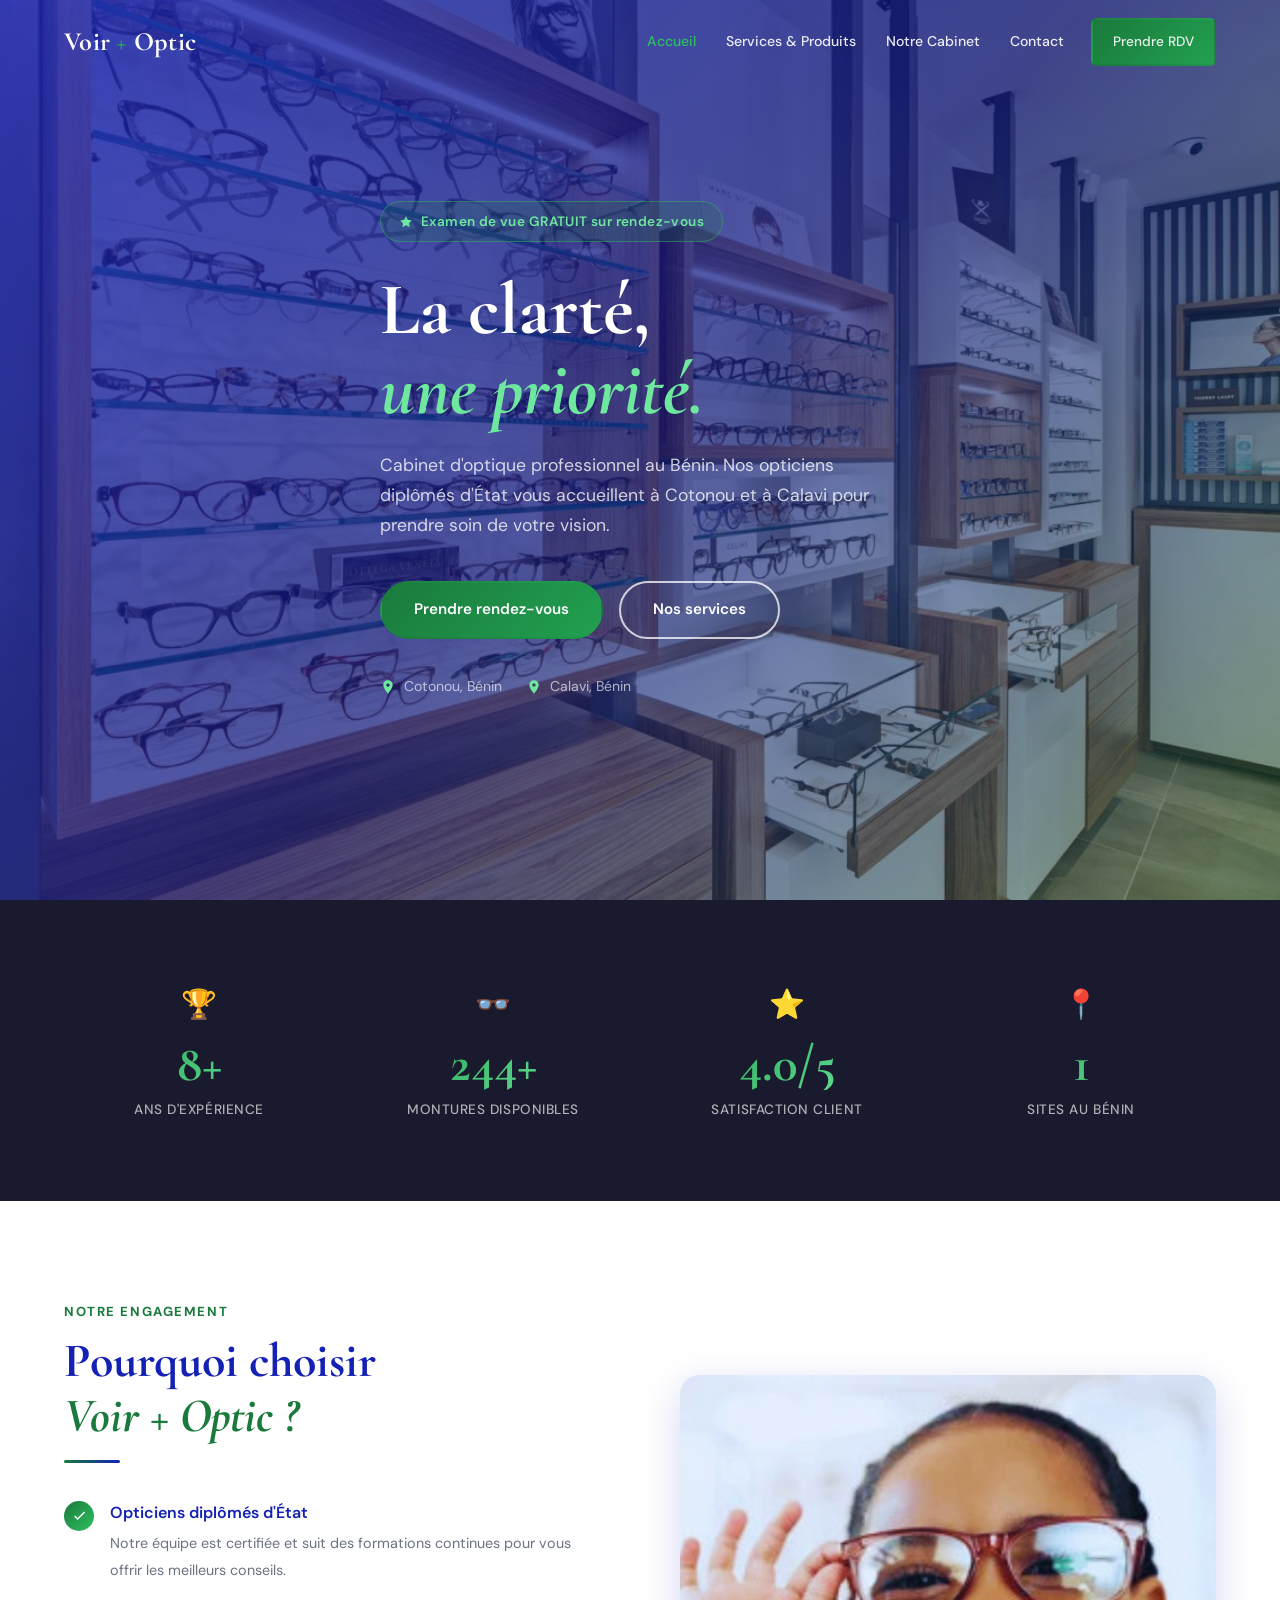
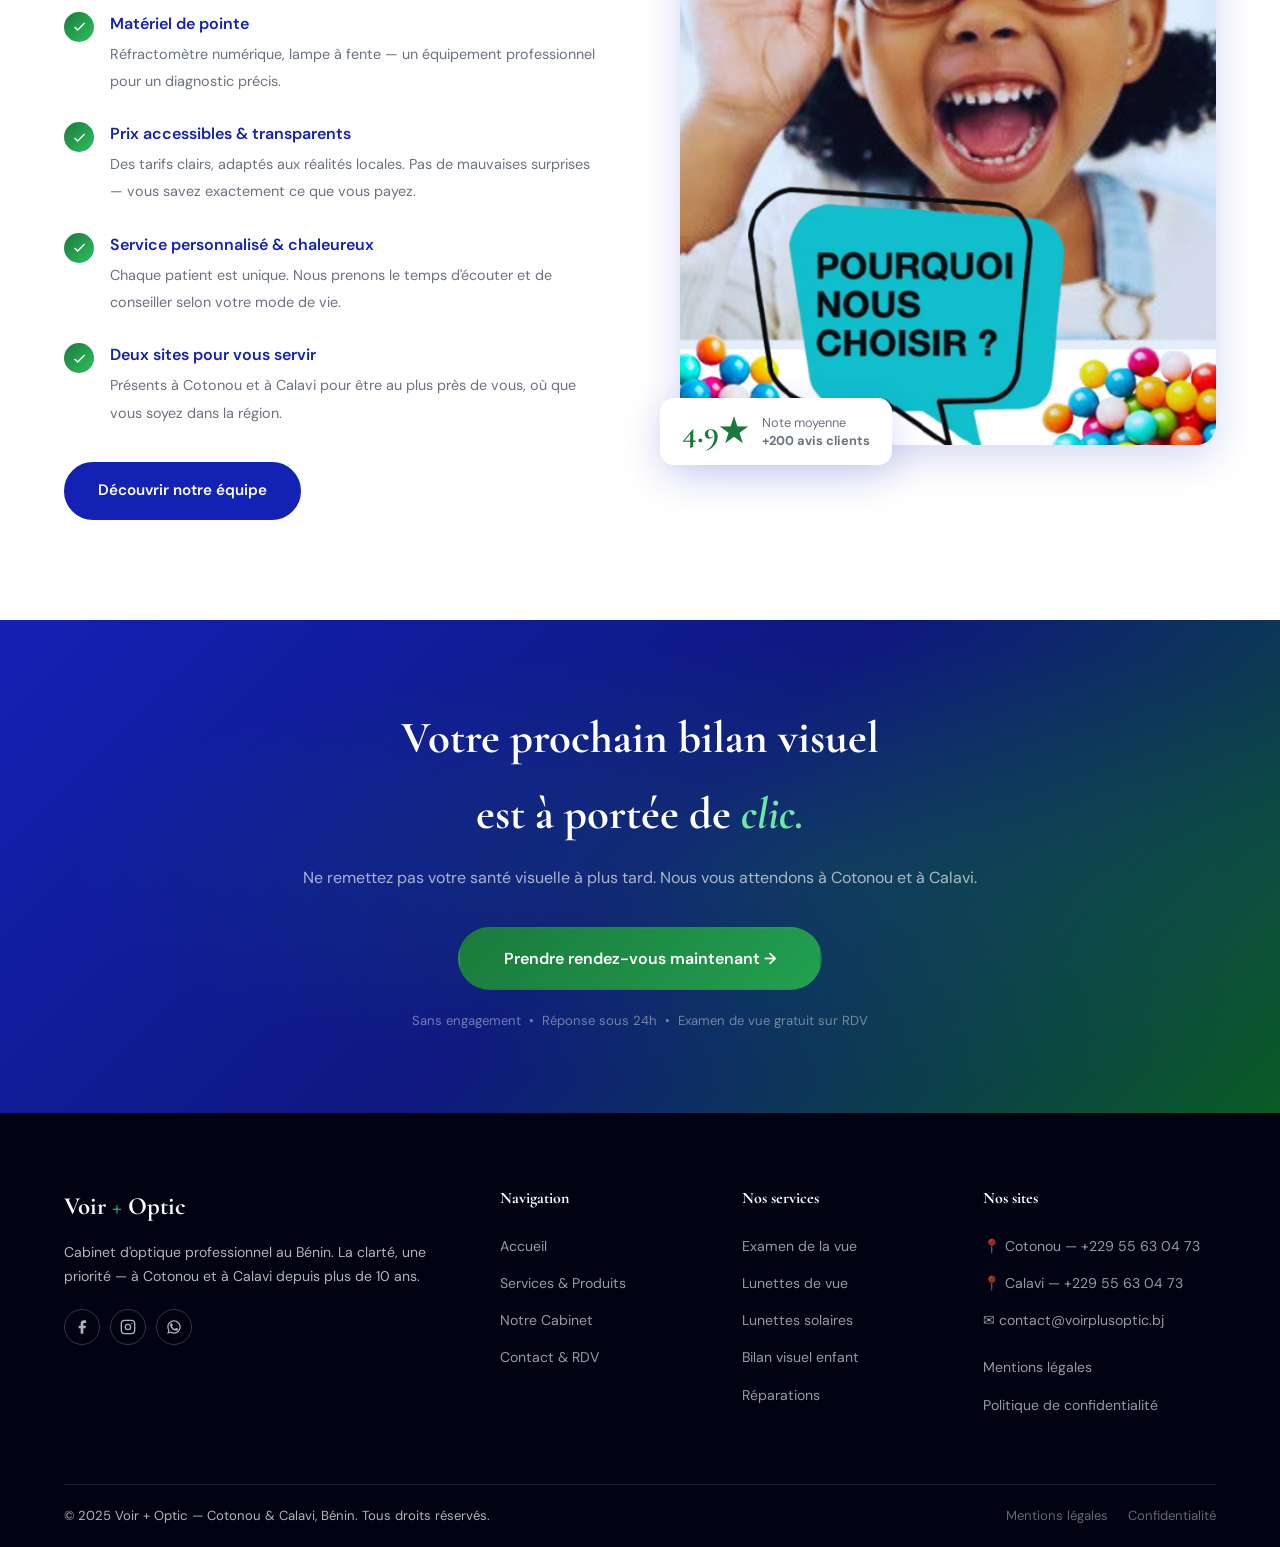
==== index.html @ d9367f16 "Add files via upload" ====
<!DOCTYPE html>
<html lang="fr">
<head>
  <meta charset="UTF-8" />
  <meta name="viewport" content="width=device-width, initial-scale=1.0" />
  <title>Voir + Optic | Cabinet d'Optique — Cotonou & Calavi, Bénin</title>
  <meta name="description" content="Voir + Optic, votre cabinet d'optique de confiance à Cotonou et à Calavi, Bénin. Examens de vue, lunettes, lentilles. Opticiens diplômés. RDV en ligne." />
  <meta property="og:title" content="Voir + Optic | Cabinet d'Optique Bénin" />
  <meta property="og:description" content="La clarté, une priorité. Deux sites à Cotonou et Calavi — Bénin." />
  <meta property="og:type" content="website" />
  <link rel="preconnect" href="https://fonts.googleapis.com" />
  <link href="https://fonts.googleapis.com/css2?family=Cormorant+Garamond:ital,wght@0,400;0,600;0,700;1,400;1,600&family=DM+Sans:wght@300;400;500;600&display=swap" rel="stylesheet" />
  <link rel="stylesheet" href="style.css" />
</head>
<body>

<!-- ━━━━━━━━ MOBILE MENU ━━━━━━━━ -->
<nav class="mobile-menu" id="mobileMenu" role="dialog" aria-label="Menu mobile">
  <button class="mobile-close" id="mobileClose" aria-label="Fermer">✕</button>
  <a href="index.html" class="mobile-link">Accueil</a>
  <a href="services.html" class="mobile-link">Services & Produits</a>
  <a href="about.html" class="mobile-link">Notre Cabinet</a>
  <a href="contact.html" class="mobile-link">Contact</a>
  <a href="contact.html" class="btn btn-green" style="margin-top:12px;">Prendre RDV</a>
</nav>

<!-- ━━━━━━━━ NAVBAR ━━━━━━━━ -->
<header id="navbar" role="banner">
  <div class="container nav-inner">
    <a href="index.html" class="logo" aria-label="Voir + Optic — Accueil">Voir <span>+</span> Optic</a>
    <nav class="nav-links" aria-label="Navigation principale">
      <a href="index.html" class="active-page">Accueil</a>
      <a href="services.html">Services & Produits</a>
      <a href="about.html">Notre Cabinet</a>
      <a href="contact.html">Contact</a>
      <a href="contact.html" class="btn btn-green nav-cta">Prendre RDV</a>
    </nav>
    <button class="hamburger" id="hamburgerBtn" aria-label="Ouvrir le menu" aria-expanded="false">
      <span></span><span></span><span></span>
    </button>
  </div>
</header>

<main>

<!-- ━━━━━━━━ HERO ━━━━━━━━ -->
<section id="accueil" aria-label="Accueil">
  <div id="hero">
    <!--
      IMAGE DE FOND DU HERO :
      Remplacez la propriété background-color ci-dessous par votre propre image de fond.
      Exemple dans style.css : background-image: url('images/hero-bg.jpg');
      Dimensions recommandées : 1920×1080px minimum, format JPG ou WebP.
    -->
    <div class="hero-bg-img" role="img" aria-label="Cabinet d'optique Voir + Optic"></div>
    <div class="hero-bg-overlay"></div>
    <div class="container">
      <div class="hero-content">
        <div class="hero-badge">
          <svg width="14" height="14" viewBox="0 0 24 24" fill="currentColor" aria-hidden="true"><path d="M12 2l3.09 6.26L22 9.27l-5 4.87 1.18 6.88L12 17.77l-6.18 3.25L7 14.14 2 9.27l6.91-1.01L12 2z"/></svg>
          Examen de vue GRATUIT sur rendez-vous
        </div>
        <h1 class="hero-title">La clarté,<br /><em>une priorité.</em></h1>
        <p class="hero-subtitle">Cabinet d'optique professionnel au Bénin. Nos opticiens diplômés d'État vous accueillent à Cotonou et à Calavi pour prendre soin de votre vision.</p>
        <div class="hero-ctas">
          <a href="contact.html" class="btn btn-green">Prendre rendez-vous</a>
          <a href="services.html" class="btn btn-outline-white">Nos services</a>
        </div>
        <div class="hero-locations" aria-label="Nos emplacements">
          <div class="hero-loc">
            <svg viewBox="0 0 24 24" aria-hidden="true"><path d="M12 2C8.13 2 5 5.13 5 9c0 5.25 7 13 7 13s7-7.75 7-13c0-3.87-3.13-7-7-7zm0 9.5c-1.38 0-2.5-1.12-2.5-2.5s1.12-2.5 2.5-2.5 2.5 1.12 2.5 2.5-1.12 2.5-2.5 2.5z"/></svg>
            Cotonou, Bénin
          </div>
          <div class="hero-loc">
            <svg viewBox="0 0 24 24" aria-hidden="true"><path d="M12 2C8.13 2 5 5.13 5 9c0 5.25 7 13 7 13s7-7.75 7-13c0-3.87-3.13-7-7-7zm0 9.5c-1.38 0-2.5-1.12-2.5-2.5s1.12-2.5 2.5-2.5 2.5 1.12 2.5 2.5-1.12 2.5-2.5 2.5z"/></svg>
            Calavi, Bénin
          </div>
        </div>
      </div>
    </div>
  </div>
</section>

<!-- ━━━━━━━━ TRUST ━━━━━━━━ -->
<section id="trust" aria-label="Chiffres clés">
  <div class="container">
    <div class="trust-grid">
      <div class="trust-item reveal">
        <div class="trust-icon" aria-hidden="true">🏆</div>
        <div class="trust-number" data-target="10" data-suffix="+">0</div>
        <div class="trust-label">Ans d'expérience</div>
      </div>
      <div class="trust-item reveal" style="transition-delay:.1s">
        <div class="trust-icon" aria-hidden="true">👓</div>
        <div class="trust-number" data-target="300" data-suffix="+">0</div>
        <div class="trust-label">Montures disponibles</div>
      </div>
      <div class="trust-item reveal" style="transition-delay:.2s">
        <div class="trust-icon" aria-hidden="true">⭐</div>
        <div class="trust-number" data-target="4.9" data-suffix="/5" data-decimal="true">0</div>
        <div class="trust-label">Satisfaction client</div>
      </div>
      <div class="trust-item reveal" style="transition-delay:.3s">
        <div class="trust-icon" aria-hidden="true">📍</div>
        <div class="trust-number" data-target="2" data-suffix="">0</div>
        <div class="trust-label">Sites au Bénin</div>
      </div>
    </div>
  </div>
</section>

<!-- ━━━━━━━━ WHY ━━━━━━━━ -->
<section id="why" aria-label="Pourquoi nous choisir">
  <div class="container">
    <div class="why-inner">
      <div>
        <div class="reveal">
          <span class="tag-label">Notre engagement</span>
          <h2 class="section-title">Pourquoi choisir<br /><span class="green-accent">Voir + Optic ?</span></h2>
          <span class="section-line" aria-hidden="true"></span>
        </div>
        <div style="margin-top:36px">
          <div class="why-item reveal" style="transition-delay:.1s">
            <div class="why-check" aria-hidden="true"><svg viewBox="0 0 24 24"><path d="M9 16.17L4.83 12l-1.42 1.41L9 19 21 7l-1.41-1.41z"/></svg></div>
            <div class="why-item-text"><strong>Opticiens diplômés d'État</strong><span>Notre équipe est certifiée et suit des formations continues pour vous offrir les meilleurs conseils.</span></div>
          </div>
          <div class="why-item reveal" style="transition-delay:.15s">
            <div class="why-check" aria-hidden="true"><svg viewBox="0 0 24 24"><path d="M9 16.17L4.83 12l-1.42 1.41L9 19 21 7l-1.41-1.41z"/></svg></div>
            <div class="why-item-text"><strong>Matériel de pointe</strong><span>Réfractomètre numérique, lampe à fente — un équipement professionnel pour un diagnostic précis.</span></div>
          </div>
          <div class="why-item reveal" style="transition-delay:.2s">
            <div class="why-check" aria-hidden="true"><svg viewBox="0 0 24 24"><path d="M9 16.17L4.83 12l-1.42 1.41L9 19 21 7l-1.41-1.41z"/></svg></div>
            <div class="why-item-text"><strong>Prix accessibles & transparents</strong><span>Des tarifs clairs, adaptés aux réalités locales. Pas de mauvaises surprises — vous savez exactement ce que vous payez.</span></div>
          </div>
          <div class="why-item reveal" style="transition-delay:.25s">
            <div class="why-check" aria-hidden="true"><svg viewBox="0 0 24 24"><path d="M9 16.17L4.83 12l-1.42 1.41L9 19 21 7l-1.41-1.41z"/></svg></div>
            <div class="why-item-text"><strong>Service personnalisé & chaleureux</strong><span>Chaque patient est unique. Nous prenons le temps d'écouter et de conseiller selon votre mode de vie.</span></div>
          </div>
          <div class="why-item reveal" style="transition-delay:.3s">
            <div class="why-check" aria-hidden="true"><svg viewBox="0 0 24 24"><path d="M9 16.17L4.83 12l-1.42 1.41L9 19 21 7l-1.41-1.41z"/></svg></div>
            <div class="why-item-text"><strong>Deux sites pour vous servir</strong><span>Présents à Cotonou et à Calavi pour être au plus près de vous, où que vous soyez dans la région.</span></div>
          </div>
        </div>
        <div style="margin-top:36px" class="reveal" style="transition-delay:.35s">
          <a href="about.html" class="btn btn-blue">Découvrir notre équipe</a>
        </div>
      </div>
      <div class="why-visual reveal" style="transition-delay:.2s">
        <!--
          IMAGE "POURQUOI NOUS" :
          Remplacez le src par votre image (ex: images/why-us.png).
          Dimensions recommandées : 600×750px, format portrait, JPG, PNG ou WebP.
        -->
        <div class="why-visual-inner">
          <img src="images/why-us.png" alt="Opticien Voir + Optic en consultation" />
        </div>
        <div class="why-badge-float">
          <div class="why-badge-num">4.9★</div>
          <div class="why-badge-text">Note moyenne<br /><strong>+200 avis clients</strong></div>
        </div>
      </div>
    </div>
  </div>
</section>

<!-- ━━━━━━━━ CTA BAND ━━━━━━━━ -->
<section id="cta-band" aria-label="Prise de rendez-vous">
  <div class="container cta-content reveal">
    <h2 class="cta-band-title">Votre prochain bilan visuel<br />est à portée de <em style="color:#6ee89e;font-style:italic;">clic.</em></h2>
    <p class="cta-band-sub">Ne remettez pas votre santé visuelle à plus tard. Nous vous attendons à Cotonou et à Calavi.</p>
    <a href="contact.html" class="btn btn-green" style="font-size:1rem;padding:16px 44px;">Prendre rendez-vous maintenant →</a>
    <p class="cta-band-note">Sans engagement &nbsp;•&nbsp; Réponse sous 24h &nbsp;•&nbsp; Examen de vue gratuit sur RDV</p>
  </div>
</section>

</main>

<!-- ━━━━━━━━ FOOTER ━━━━━━━━ -->
<footer id="footer" role="contentinfo">
  <div class="container">
    <div class="footer-grid">
      <div>
        <div class="footer-logo">Voir <span>+</span> Optic</div>
        <p class="footer-desc">Cabinet d'optique professionnel au Bénin. La clarté, une priorité — à Cotonou et à Calavi depuis plus de 10 ans.</p>
        <div class="footer-social" aria-label="Réseaux sociaux">
          <a href="https://www.facebook.com/voirplusoptic" aria-label="Facebook"><svg viewBox="0 0 24 24"><path d="M18 2h-3a5 5 0 0 0-5 5v3H7v4h3v8h4v-8h3l1-4h-4V7a1 1 0 0 1 1-1h3z"/></svg></a>
          <a href="https://www.instagram.com/voirplusoptic" aria-label="Instagram"><svg viewBox="0 0 24 24"><rect x="2" y="2" width="20" height="20" rx="5" fill="none" stroke="rgba(255,255,255,.7)" stroke-width="2"/><circle cx="12" cy="12" r="4" fill="none" stroke="rgba(255,255,255,.7)" stroke-width="2"/><circle cx="17.5" cy="6.5" r="1" fill="rgba(255,255,255,.7)"/></svg></a>
          <a href="https://wa.me/+22942749495" aria-label="WhatsApp"><svg viewBox="0 0 24 24" fill="rgba(255,255,255,.7)"><path d="M17.472 14.382c-.297-.149-1.758-.867-2.03-.967-.273-.099-.471-.148-.67.15-.197.297-.767.966-.94 1.164-.173.199-.347.223-.644.075-.297-.15-1.255-.463-2.39-1.475-.883-.788-1.48-1.761-1.653-2.059-.173-.297-.018-.458.13-.606.134-.133.298-.347.446-.52.149-.174.198-.298.298-.497.099-.198.05-.371-.025-.52-.075-.149-.669-1.612-.916-2.207-.242-.579-.487-.5-.669-.51-.173-.008-.371-.01-.57-.01-.198 0-.52.074-.792.372-.272.297-1.04 1.016-1.04 2.479 0 1.462 1.065 2.875 1.213 3.074.149.198 2.096 3.2 5.077 4.487.709.306 1.262.489 1.694.625.712.227 1.36.195 1.871.118.571-.085 1.758-.719 2.006-1.413.248-.694.248-1.289.173-1.413z"/><path d="M12.004 2C6.477 2 2 6.477 2 12.004a9.98 9.98 0 0 0 1.316 4.994L2 22l5.129-1.299A9.962 9.962 0 0 0 12.004 22C17.523 22 22 17.523 22 12.004 22 6.477 17.523 2 12.004 2zm0 18.15a8.13 8.13 0 0 1-4.14-1.131l-.297-.177-3.046.771.8-2.962-.196-.308A8.152 8.152 0 0 1 3.85 12.004C3.85 7.49 7.49 3.85 12.004 3.85c4.514 0 8.15 3.64 8.15 8.154 0 4.514-3.636 8.146-8.15 8.146z"/></svg></a>
        </div>
      </div>
      <div class="footer-col">
        <h4>Navigation</h4>
        <ul>
          <li><a href="index.html">Accueil</a></li>
          <li><a href="services.html">Services & Produits</a></li>
          <li><a href="about.html">Notre Cabinet</a></li>
          <li><a href="contact.html">Contact & RDV</a></li>
        </ul>
      </div>
      <div class="footer-col">
        <h4>Nos services</h4>
        <ul>
          <li><a href="services.html#services">Examen de la vue</a></li>
          <li><a href="services.html#services">Lunettes de vue</a></li>
          <li><a href="services.html#services">Lunettes solaires</a></li>
          <li><a href="services.html#services">Bilan visuel enfant</a></li>
          <li><a href="services.html#services">Réparations</a></li>
        </ul>
      </div>
      <div class="footer-col">
        <h4>Nos sites</h4>
        <ul>
          <li><a href="tel:+22955630473">📍 Cotonou — +229 55 63 04 73</a></li>
          <li><a href="tel:+22955630473">📍 Calavi — +229 55 63 04 73</a></li>
          <li><a href="mailto:contact@voirplusoptic.bj">✉ contact@voirplusoptic.bj</a></li>
        </ul>
        <ul style="margin-top:20px;">
          <li><a href="#">Mentions légales</a></li>
          <li><a href="#">Politique de confidentialité</a></li>
        </ul>
      </div>
    </div>
    <div class="footer-bottom">
      <span>© 2025 Voir + Optic — Cotonou & Calavi, Bénin. Tous droits réservés.</span>
      <div style="display:flex;gap:20px;">
        <a href="#">Mentions légales</a>
        <a href="#">Confidentialité</a>
      </div>
    </div>
  </div>
</footer>

<script>
  /* ── Navbar scroll ── */
  const navbar = document.getElementById('navbar');
  window.addEventListener('scroll', () => {
    navbar.classList.toggle('scrolled', window.scrollY > 60);
  }, { passive: true });

  /* ── Mobile menu ── */
  const hamburgerBtn = document.getElementById('hamburgerBtn');
  const mobileMenu  = document.getElementById('mobileMenu');
  const mobileClose = document.getElementById('mobileClose');
  document.querySelectorAll('.mobile-link').forEach(l => l.addEventListener('click', closeMobile));
  hamburgerBtn.addEventListener('click', () => {
    const open = mobileMenu.classList.toggle('open');
    hamburgerBtn.classList.toggle('open', open);
    hamburgerBtn.setAttribute('aria-expanded', open);
    document.body.style.overflow = open ? 'hidden' : '';
  });
  mobileClose.addEventListener('click', closeMobile);
  function closeMobile() {
    mobileMenu.classList.remove('open');
    hamburgerBtn.classList.remove('open');
    hamburgerBtn.setAttribute('aria-expanded', 'false');
    document.body.style.overflow = '';
  }

  /* ── Intersection Observer : reveal + compteurs ── */
  const revealEls = document.querySelectorAll('.reveal');
  const counterEls = document.querySelectorAll('.trust-number');
  let countersAnimated = false;

  function animateCounters() {
    if (countersAnimated) return;
    countersAnimated = true;
    counterEls.forEach(el => {
      const target    = parseFloat(el.dataset.target);
      const suffix    = el.dataset.suffix || '';
      const isDecimal = el.dataset.decimal === 'true';
      const duration  = 1800;
      const start     = performance.now();
      function update(now) {
        const progress = Math.min((now - start) / duration, 1);
        const eased    = 1 - Math.pow(1 - progress, 3);
        const val      = isDecimal ? (eased * target).toFixed(1) : Math.floor(eased * target);
        el.textContent = val + suffix;
        if (progress < 1) requestAnimationFrame(update);
      }
      requestAnimationFrame(update);
    });
  }

  const observer = new IntersectionObserver((entries) => {
    entries.forEach(entry => {
      if (entry.isIntersecting) {
        entry.target.classList.add('visible');
        observer.unobserve(entry.target);
        if (entry.target.closest('#trust')) animateCounters();
      }
    });
  }, { threshold: 0.12 });
  revealEls.forEach(el => observer.observe(el));
</script>
</body>
</html>
---- style.css ----
/* ━━━━━━━━━━━━━━━━━━━━━━━━━━━━━━━━━━━━━━━━━━━━━━━━━━━━━
   VOIR + OPTIC — Feuille de style globale
   Partagée par : index.html / services.html / about.html / contact.html
   ━━━━━━━━━━━━━━━━━━━━━━━━━━━━━━━━━━━━━━━━━━━━━━━━━━━━━ */

/* ━━━━━━━━━━ CSS VARIABLES ━━━━━━━━━━ */
:root {
  --blue: #1421B5;
  --blue-light: #2535d4;
  --blue-dark: #0e1880;
  --green: #1a7a3c;
  --green-mid: #22a050;
  --green-light: #2fc060;
  --green-glow: rgba(26,122,60,0.18);
  --bg: #F5F7FA;
  --dark: #1A1A2E;
  --white: #FFFFFF;
  --gray: #6b7280;
  --gray-light: #e8ecf0;
  --font-display: 'Cormorant Garamond', Georgia, serif;
  --font-body: 'DM Sans', sans-serif;
  --shadow: 0 4px 24px rgba(20,33,181,0.10);
  --shadow-lg: 0 12px 40px rgba(20,33,181,0.18);
  --radius: 14px;
  --transition: 0.3s ease;
}

/* ━━━━━━━━━━ RESET ━━━━━━━━━━ */
*, *::before, *::after { box-sizing: border-box; margin: 0; padding: 0; }
html { scroll-behavior: smooth; font-size: 16px; }
body { font-family: var(--font-body); background: var(--bg); color: var(--dark); line-height: 1.7; overflow-x: hidden; }
img { max-width: 100%; display: block; object-fit: cover; }
a { text-decoration: none; color: inherit; }
ul { list-style: none; }

/* ━━━━━━━━━━ UTILITIES ━━━━━━━━━━ */
.container { max-width: 1200px; margin: 0 auto; padding: 0 24px; }
.section-title { font-family: var(--font-display); font-size: clamp(2rem, 4vw, 3rem); font-weight: 700; color: var(--blue); line-height: 1.15; }
.section-subtitle { color: var(--gray); font-size: 1.05rem; margin-top: 10px; max-width: 560px; }
.section-header { margin-bottom: 56px; }
.green-accent { color: var(--green); font-style: italic; }
.blue-accent { color: var(--blue); }
.section-line { display: block; width: 56px; height: 3px; background: linear-gradient(90deg, var(--green), var(--blue)); margin-top: 16px; border-radius: 2px; }
.tag-label { color: var(--green); font-weight: 700; font-size: .82rem; letter-spacing: .12em; text-transform: uppercase; margin-bottom: 10px; display: block; }

/* ── Animations ── */
.reveal { opacity: 0; transform: translateY(32px); transition: opacity 0.75s ease, transform 0.75s ease; }
.reveal.visible { opacity: 1; transform: translateY(0); }

/* ━━━━━━━━━━ BUTTONS ━━━━━━━━━━ */
.btn {
  display: inline-flex; align-items: center; gap: 8px;
  padding: 14px 32px; border-radius: 50px;
  font-family: var(--font-body); font-weight: 600; font-size: .95rem;
  cursor: pointer; border: 2px solid transparent;
  transition: all var(--transition); min-height: 48px;
}
.btn-green {
  background: linear-gradient(135deg, var(--green), var(--green-mid));
  color: var(--white); border-color: transparent;
}
.btn-green:hover { background: linear-gradient(135deg, var(--green-mid), var(--green-light)); transform: translateY(-2px); box-shadow: 0 8px 28px rgba(26,122,60,0.35); }
.btn-outline-white { background: transparent; color: var(--white); border-color: rgba(255,255,255,.75); }
.btn-outline-white:hover { background: rgba(255,255,255,.12); transform: translateY(-2px); }
.btn-blue { background: var(--blue); color: var(--white); border-color: var(--blue); }
.btn-blue:hover { background: var(--blue-light); transform: translateY(-2px); box-shadow: 0 8px 28px rgba(20,33,181,.3); }

/* ━━━━━━━━━━ NAVBAR ━━━━━━━━━━ */
#navbar { position: fixed; top: 0; left: 0; right: 0; z-index: 1000; padding: 18px 0; transition: all var(--transition); }
#navbar.scrolled { background: rgba(255,255,255,.97); backdrop-filter: blur(14px); -webkit-backdrop-filter: blur(14px); box-shadow: 0 2px 20px rgba(20,33,181,.10); padding: 11px 0; }
.nav-inner { display: flex; align-items: center; justify-content: space-between; }
.logo { font-family: var(--font-display); font-size: 1.65rem; font-weight: 700; color: var(--white); letter-spacing: .01em; transition: color var(--transition); }
.logo span { background: linear-gradient(135deg, var(--green), var(--green-light)); -webkit-background-clip: text; -webkit-text-fill-color: transparent; background-clip: text; }
#navbar.scrolled .logo { color: var(--blue); }
.nav-links { display: flex; align-items: center; gap: 4px; }
.nav-links a { padding: 8px 13px; font-size: .88rem; font-weight: 500; color: rgba(255,255,255,.9); border-radius: 6px; transition: all var(--transition); }
.nav-links a:hover { color: var(--green-light); background: rgba(255,255,255,.08); }
.nav-links a.active-page { color: var(--green-light); }
#navbar.scrolled .nav-links a { color: var(--dark); }
#navbar.scrolled .nav-links a:hover { color: var(--blue); background: var(--bg); }
#navbar.scrolled .nav-links a.active-page { color: var(--blue); font-weight: 700; }
.nav-cta { margin-left: 10px !important; padding: 10px 20px !important; font-size: .85rem !important; }

/* Hamburger */
.hamburger { display: none; flex-direction: column; gap: 5px; cursor: pointer; padding: 6px; background: none; border: none; }
.hamburger span { display: block; width: 24px; height: 2px; background: var(--white); border-radius: 2px; transition: all var(--transition); }
#navbar.scrolled .hamburger span { background: var(--blue); }
.hamburger.open span:nth-child(1) { transform: translateY(7px) rotate(45deg); }
.hamburger.open span:nth-child(2) { opacity: 0; }
.hamburger.open span:nth-child(3) { transform: translateY(-7px) rotate(-45deg); }

/* Mobile menu */
.mobile-menu { display: none; position: fixed; inset: 0; background: var(--blue); z-index: 999; flex-direction: column; align-items: center; justify-content: center; gap: 24px; }
.mobile-menu.open { display: flex; }
.mobile-menu a { color: var(--white); font-family: var(--font-display); font-size: 2rem; font-weight: 600; transition: color var(--transition); }
.mobile-menu a:hover { color: var(--green-light); }
.mobile-close { position: absolute; top: 20px; right: 24px; background: none; border: none; color: var(--white); font-size: 2rem; cursor: pointer; }

/* ━━━━━━━━━━ PAGE HERO (sous-pages) ━━━━━━━━━━ */
.page-hero {
  padding: 140px 0 72px;
  background: linear-gradient(135deg, var(--blue) 0%, var(--blue-dark) 55%, #0a5c24 100%);
  position: relative;
  overflow: hidden;
}
.page-hero::before {
  content: '';
  position: absolute; inset: 0;
  background: radial-gradient(ellipse at 70% 50%, rgba(26,122,60,.18) 0%, transparent 60%);
}
.page-hero-content { position: relative; z-index: 1; }
.page-hero-tag { color: #6ee89e; font-weight: 700; font-size: .82rem; letter-spacing: .14em; text-transform: uppercase; margin-bottom: 14px; display: block; }
.page-hero-title { font-family: var(--font-display); font-size: clamp(2.2rem, 5vw, 3.6rem); font-weight: 700; color: var(--white); line-height: 1.1; margin-bottom: 16px; }
.page-hero-title em { color: #6ee89e; font-style: italic; }
.page-hero-sub { color: rgba(255,255,255,.7); font-size: 1.05rem; max-width: 520px; line-height: 1.7; }
.page-hero-breadcrumb { display: flex; align-items: center; gap: 8px; margin-top: 28px; font-size: .85rem; color: rgba(255,255,255,.5); }
.page-hero-breadcrumb a { color: rgba(255,255,255,.6); transition: color var(--transition); }
.page-hero-breadcrumb a:hover { color: #6ee89e; }
.page-hero-breadcrumb span { color: rgba(255,255,255,.3); }

/* ━━━━━━━━━━ HERO (index uniquement) ━━━━━━━━━━ */
#hero { min-height: 100vh; position: relative; display: flex; align-items: center; overflow: hidden; }
.hero-bg-img {
  position: absolute; inset: 0; z-index: 0;
  background-image: url('images/hero-bg.jpg');
  background-color: var(--blue-light);
  background-size: cover; background-position: center;
}
.hero-bg-overlay {
  position: absolute; inset: 0; z-index: 1;
  background: linear-gradient(135deg, rgba(20,33,181,.82) 0%, rgba(14,24,128,.70) 50%, rgba(26,122,60,.35) 100%);
}
.hero-content { position: relative; z-index: 2; max-width: 720px; animation: heroIn 1.1s ease forwards; }
@keyframes heroIn { from { opacity: 0; transform: translateY(40px); } to { opacity: 1; transform: translateY(0); } }
.hero-badge { display: inline-flex; align-items: center; gap: 8px; background: rgba(26,122,60,.2); border: 1px solid rgba(47,192,96,.45); color: #6ee89e; padding: 8px 18px; border-radius: 50px; font-size: .85rem; font-weight: 600; margin-bottom: 28px; letter-spacing: .03em; }
.hero-title { font-family: var(--font-display); font-size: clamp(2.6rem, 6vw, 4.6rem); font-weight: 700; color: var(--white); line-height: 1.08; margin-bottom: 22px; }
.hero-title em { color: #6ee89e; font-style: italic; }
.hero-subtitle { color: rgba(255,255,255,.78); font-size: 1.1rem; line-height: 1.7; margin-bottom: 40px; max-width: 520px; }
.hero-ctas { display: flex; gap: 16px; flex-wrap: wrap; }
.hero-locations { display: flex; gap: 24px; flex-wrap: wrap; margin-top: 36px; }
.hero-loc { display: flex; align-items: center; gap: 8px; color: rgba(255,255,255,.65); font-size: .88rem; }
.hero-loc svg { width: 16px; height: 16px; fill: #6ee89e; flex-shrink: 0; }

/* ━━━━━━━━━━ TRUST ━━━━━━━━━━ */
#trust { background: var(--dark); padding: 60px 0; }
.trust-grid { display: grid; grid-template-columns: repeat(4,1fr); gap: 24px; text-align: center; }
.trust-item { padding: 20px; }
.trust-number { font-family: var(--font-display); font-size: 3.2rem; font-weight: 700; background: linear-gradient(135deg, var(--green-mid), #6ee89e); -webkit-background-clip: text; -webkit-text-fill-color: transparent; background-clip: text; line-height: 1; }
.trust-label { color: rgba(255,255,255,.65); font-size: .85rem; margin-top: 8px; font-weight: 500; letter-spacing: .04em; text-transform: uppercase; }
.trust-icon { font-size: 1.8rem; margin-bottom: 10px; }

/* ━━━━━━━━━━ SERVICES ━━━━━━━━━━ */
#services { padding: 100px 0; background: var(--bg); }
.services-grid { display: grid; grid-template-columns: repeat(3,1fr); gap: 28px; }
.service-card { background: var(--white); border-radius: var(--radius); overflow: hidden; box-shadow: var(--shadow); transition: all var(--transition); border: 1px solid transparent; }
.service-card:hover { transform: translateY(-8px); box-shadow: var(--shadow-lg); border-color: var(--green); }
.service-img { height: 200px; overflow: hidden; position: relative; background: var(--gray-light); }
.service-img img { width: 100%; height: 100%; object-fit: cover; transition: transform .5s ease; }
.service-card:hover .service-img img { transform: scale(1.07); }
.service-body { padding: 24px 24px 28px; }
.service-title { font-family: var(--font-display); font-size: 1.22rem; font-weight: 700; color: var(--blue); margin-bottom: 10px; }
.service-desc { color: var(--gray); font-size: .9rem; line-height: 1.65; margin-bottom: 18px; }
.service-link { color: var(--green); font-weight: 600; font-size: .88rem; display: inline-flex; align-items: center; gap: 6px; transition: gap var(--transition); }
.service-card:hover .service-link { gap: 10px; }

/* ━━━━━━━━━━ WHY ━━━━━━━━━━ */
#why { padding: 100px 0; background: var(--white); }
.why-inner { display: grid; grid-template-columns: 1fr 1fr; gap: 80px; align-items: center; }
.why-item { display: flex; gap: 16px; margin-bottom: 26px; align-items: flex-start; }
.why-check { width: 30px; height: 30px; background: linear-gradient(135deg, var(--green), var(--green-light)); border-radius: 50%; display: flex; align-items: center; justify-content: center; flex-shrink: 0; margin-top: 2px; }
.why-check svg { width: 15px; height: 15px; fill: var(--white); }
.why-item-text strong { display: block; color: var(--blue); font-weight: 600; margin-bottom: 3px; }
.why-item-text span { color: var(--gray); font-size: .9rem; }
.why-visual-inner { border-radius: 20px; overflow: hidden; aspect-ratio: 4/5; box-shadow: var(--shadow-lg); background: var(--gray-light); }
.why-visual-inner img { width: 100%; height: 100%; object-fit: cover; }
.why-badge-float { position: absolute; bottom: -20px; left: -20px; background: var(--white); border-radius: 14px; padding: 16px 22px; box-shadow: var(--shadow-lg); display: flex; align-items: center; gap: 14px; }
.why-visual { position: relative; }
.why-badge-num { font-family: var(--font-display); font-size: 2rem; font-weight: 700; color: var(--green); line-height: 1; }
.why-badge-text { font-size: .8rem; color: var(--gray); line-height: 1.4; }

/* ━━━━━━━━━━ PRODUCTS ━━━━━━━━━━ */
#products { padding: 100px 0; background: var(--bg); }
.products-filters { display: flex; gap: 12px; flex-wrap: wrap; margin-bottom: 44px; }
.filter-btn {
  padding: 10px 22px; border-radius: 50px; border: 2px solid var(--gray-light);
  background: var(--white); font-family: var(--font-body); font-size: .88rem;
  font-weight: 600; color: var(--gray); cursor: pointer; transition: all var(--transition);
}
.filter-btn.active, .filter-btn:hover { border-color: var(--blue); color: var(--blue); background: rgba(20,33,181,.06); }
.filter-btn.active { background: var(--blue); color: var(--white); }
.products-grid { display: grid; grid-template-columns: repeat(4,1fr); gap: 24px; }
.product-card { background: var(--white); border-radius: var(--radius); overflow: hidden; box-shadow: var(--shadow); transition: all var(--transition); }
.product-card:hover { transform: translateY(-6px); box-shadow: var(--shadow-lg); }
.product-img { height: 200px; overflow: hidden; position: relative; background: var(--gray-light); }
.product-img img { width: 100%; height: 100%; object-fit: cover; transition: transform .5s ease; }
.product-card:hover .product-img img { transform: scale(1.08); }
.product-badge { position: absolute; top: 12px; left: 12px; background: linear-gradient(135deg, var(--green), var(--green-mid)); color: var(--white); font-size: .72rem; font-weight: 700; padding: 4px 10px; border-radius: 50px; letter-spacing: .04em; text-transform: uppercase; }
.product-body { padding: 16px 18px 20px; }
.product-cat { font-size: .75rem; color: var(--green); font-weight: 700; text-transform: uppercase; letter-spacing: .08em; margin-bottom: 5px; }
.product-name { font-family: var(--font-display); font-size: 1.05rem; font-weight: 700; color: var(--blue); margin-bottom: 6px; line-height: 1.3; }
.product-desc { color: var(--gray); font-size: .82rem; line-height: 1.5; margin-bottom: 14px; }
.product-footer { display: flex; align-items: center; justify-content: space-between; }
.product-price { font-family: var(--font-display); font-size: 1.3rem; font-weight: 700; color: var(--blue); }
.product-price span { font-size: .75rem; font-family: var(--font-body); color: var(--gray); font-weight: 400; margin-left: 2px; }
.product-btn { background: linear-gradient(135deg, var(--green), var(--green-mid)); color: var(--white); border: none; padding: 8px 16px; border-radius: 50px; font-size: .8rem; font-weight: 600; cursor: pointer; font-family: var(--font-body); transition: all var(--transition); }
.product-btn:hover { transform: scale(1.05); box-shadow: 0 4px 14px rgba(26,122,60,.3); }

/* ━━━━━━━━━━ BRANDS ━━━━━━━━━━ */
#brands { padding: 80px 0; background: var(--white); overflow: hidden; }
.brands-header { text-align: center; margin-bottom: 48px; }
.brands-header .section-line { margin: 16px auto 0; }
.brands-track-wrapper { overflow: hidden; position: relative; }
.brands-track-wrapper::before, .brands-track-wrapper::after { content: ''; position: absolute; top: 0; bottom: 0; width: 80px; z-index: 2; }
.brands-track-wrapper::before { left: 0; background: linear-gradient(to right, var(--white), transparent); }
.brands-track-wrapper::after { right: 0; background: linear-gradient(to left, var(--white), transparent); }
.brands-track { display: flex; animation: scrollBrands 24s linear infinite; width: max-content; }
.brands-track:hover { animation-play-state: paused; }
@keyframes scrollBrands { 0% { transform: translateX(0); } 100% { transform: translateX(-50%); } }
.brand-item { display: flex; align-items: center; justify-content: center; padding: 14px 44px; font-family: var(--font-display); font-size: 1.3rem; font-weight: 600; color: #b0b8c8; letter-spacing: .06em; white-space: nowrap; transition: color var(--transition); }
.brand-item:hover { color: var(--blue); }
.brand-sep { display: flex; align-items: center; color: var(--green); font-size: 1rem; opacity: .4; }

/* ━━━━━━━━━━ CABINET ━━━━━━━━━━ */
#cabinet { padding: 100px 0; background: var(--bg); }
.cabinet-intro { text-align: center; max-width: 660px; margin: 0 auto 64px; }
.cabinet-intro .section-line { margin: 16px auto 0; }
.cabinet-quote { font-family: var(--font-display); font-size: 1.2rem; font-style: italic; color: var(--blue); margin-top: 24px; line-height: 1.7; }
.team-grid { display: grid; grid-template-columns: repeat(3,1fr); gap: 32px; margin-bottom: 72px; }
.team-card { text-align: center; padding: 36px 24px; background: var(--white); border-radius: var(--radius); transition: all var(--transition); box-shadow: var(--shadow); }
.team-card:hover { transform: translateY(-5px); box-shadow: var(--shadow-lg); }
/* Avatar image — remplace l'initiale si une photo est fournie */
.team-avatar {
  width: 88px; height: 88px; border-radius: 50%;
  margin: 0 auto 18px;
  background: linear-gradient(135deg, var(--blue), var(--blue-light));
  display: flex; align-items: center; justify-content: center;
  font-family: var(--font-display); font-size: 2rem; font-weight: 700; color: #6ee89e;
  border: 3px solid var(--green);
  overflow: hidden;
}
.team-avatar img { width: 100%; height: 100%; object-fit: cover; border-radius: 50%; }
.team-name { font-family: var(--font-display); font-size: 1.15rem; font-weight: 700; color: var(--blue); margin-bottom: 4px; }
.team-role { color: var(--green); font-size: .85rem; font-weight: 600; letter-spacing: .04em; }
.team-bio { color: var(--gray); font-size: .88rem; margin-top: 12px; line-height: 1.6; }

/* Sites blocks */
.sites-grid { display: grid; grid-template-columns: 1fr 1fr; gap: 32px; }
.site-card { background: var(--white); border-radius: var(--radius); overflow: hidden; box-shadow: var(--shadow); transition: all var(--transition); }
.site-card:hover { box-shadow: var(--shadow-lg); }
.site-img { height: 200px; overflow: hidden; background: var(--gray-light); }
.site-img img { width: 100%; height: 100%; object-fit: cover; }
.site-body { padding: 28px; }
.site-name { font-family: var(--font-display); font-size: 1.4rem; font-weight: 700; color: var(--blue); margin-bottom: 4px; }
.site-tag { color: var(--green); font-size: .82rem; font-weight: 700; text-transform: uppercase; letter-spacing: .08em; margin-bottom: 16px; display: block; }
.info-row { display: flex; gap: 12px; margin-bottom: 12px; align-items: flex-start; }
.info-icon { width: 34px; height: 34px; background: var(--bg); border-radius: 8px; display: flex; align-items: center; justify-content: center; flex-shrink: 0; }
.info-icon svg { width: 17px; height: 17px; fill: var(--blue); }
.info-text { color: var(--dark); font-size: .9rem; line-height: 1.55; }
.hours-table { width: 100%; border-collapse: collapse; margin-top: 8px; }
.hours-table td { padding: 5px 0; font-size: .88rem; border-bottom: 1px solid var(--gray-light); }
.hours-table td:first-child { color: var(--gray); width: 50%; }
.hours-table td:last-child { font-weight: 500; }
.map-placeholder { margin-top: 16px; height: 150px; background: linear-gradient(135deg, #dce6fb, #c8d8f5); border-radius: 10px; display: flex; align-items: center; justify-content: center; color: var(--blue); font-size: .82rem; font-weight: 500; gap: 8px; text-align: center; }

/* ━━━━━━━━━━ TESTIMONIALS ━━━━━━━━━━ */
#testimonials { padding: 100px 0; background: var(--dark); }
.testimonials-header { text-align: center; margin-bottom: 56px; }
.testimonials-header .section-title { color: var(--white); }
.testimonials-header .section-line { margin: 16px auto 0; }
.slider-wrapper { position: relative; overflow: hidden; }
.slider-track { display: flex; transition: transform .5s ease; }
.testi-card { min-width: 100%; padding: 0 60px; }
.testi-inner { background: rgba(255,255,255,.05); border: 1px solid rgba(255,255,255,.10); border-radius: 20px; padding: 48px; max-width: 820px; margin: 0 auto; text-align: center; }
.testi-stars { color: #fbbf24; font-size: 1.3rem; margin-bottom: 24px; letter-spacing: 4px; }
.testi-text { font-family: var(--font-display); font-size: 1.25rem; font-style: italic; color: rgba(255,255,255,.9); line-height: 1.75; margin-bottom: 28px; }
.testi-author { display: flex; align-items: center; justify-content: center; gap: 12px; }
.testi-avatar { width: 46px; height: 46px; border-radius: 50%; background: linear-gradient(135deg, var(--green), var(--green-light)); display: flex; align-items: center; justify-content: center; font-weight: 700; color: var(--white); font-size: 1rem; overflow: hidden; }
.testi-avatar img { width: 100%; height: 100%; object-fit: cover; }
.testi-name { font-weight: 600; color: var(--white); font-size: .95rem; }
.testi-date { color: rgba(255,255,255,.4); font-size: .82rem; }
.slider-controls { display: flex; align-items: center; justify-content: center; gap: 20px; margin-top: 40px; }
.slider-btn { width: 44px; height: 44px; border-radius: 50%; border: 2px solid rgba(255,255,255,.2); background: transparent; color: var(--white); cursor: pointer; display: flex; align-items: center; justify-content: center; transition: all var(--transition); }
.slider-btn:hover { border-color: var(--green-light); color: var(--green-light); }
.slider-dots { display: flex; gap: 8px; }
.dot { width: 8px; height: 8px; border-radius: 50%; background: rgba(255,255,255,.25); cursor: pointer; transition: all var(--transition); border: none; }
.dot.active { background: var(--green-light); transform: scale(1.3); }

/* ━━━━━━━━━━ CTA BAND ━━━━━━━━━━ */
#cta-band { padding: 80px 0; background: linear-gradient(135deg, var(--blue) 0%, var(--blue-dark) 50%, #0a5c24 100%); text-align: center; position: relative; overflow: hidden; }
#cta-band::before { content: ''; position: absolute; inset: 0; background: radial-gradient(ellipse at 65% 50%, rgba(26,122,60,.25) 0%, transparent 65%); }
.cta-content { position: relative; z-index: 1; }
.cta-band-title { font-family: var(--font-display); font-size: clamp(1.8rem,4vw,2.8rem); font-weight: 700; color: var(--white); margin-bottom: 12px; }
.cta-band-sub { color: rgba(255,255,255,.65); margin-bottom: 36px; font-size: 1rem; }
.cta-band-note { color: rgba(255,255,255,.42); font-size: .82rem; margin-top: 20px; }

/* ━━━━━━━━━━ CONTACT ━━━━━━━━━━ */
#contact { padding: 100px 0; background: var(--bg); }
.contact-grid { display: grid; grid-template-columns: 1fr 1fr; gap: 64px; align-items: start; }
.form-group { margin-bottom: 20px; }
.form-row { display: grid; grid-template-columns: 1fr 1fr; gap: 16px; }
label { display: block; font-size: .88rem; font-weight: 600; color: var(--dark); margin-bottom: 7px; }
input, select, textarea { width: 100%; padding: 13px 16px; border: 1.5px solid var(--gray-light); border-radius: 8px; font-family: var(--font-body); font-size: .95rem; color: var(--dark); background: var(--white); transition: border-color var(--transition); outline: none; min-height: 44px; }
input:focus, select:focus, textarea:focus { border-color: var(--blue); box-shadow: 0 0 0 3px rgba(20,33,181,.08); }
input.error, select.error, textarea.error { border-color: #e53e3e; }
.error-msg { color: #e53e3e; font-size: .8rem; margin-top: 4px; display: none; }
.error-msg.show { display: block; }
.rgpd-row { display: flex; gap: 12px; align-items: flex-start; margin-bottom: 24px; }
.rgpd-row input[type="checkbox"] { width: 18px; height: 18px; min-height: auto; margin-top: 2px; flex-shrink: 0; }
.rgpd-row label { font-size: .83rem; font-weight: 400; color: var(--gray); margin-bottom: 0; }
.form-success { display: none; background: #e6f7f0; border: 1px solid #4caf88; border-radius: 10px; padding: 20px 24px; color: #1a7a50; text-align: center; font-weight: 600; margin-top: 16px; }
.form-success.show { display: block; }
.contact-info { padding-top: 24px; }
.contact-info-item { display: flex; gap: 16px; margin-bottom: 24px; align-items: flex-start; }
.contact-info-icon { width: 44px; height: 44px; background: var(--white); border-radius: 10px; box-shadow: var(--shadow); display: flex; align-items: center; justify-content: center; flex-shrink: 0; }
.contact-info-icon svg { width: 20px; height: 20px; fill: var(--blue); }
.contact-info-label { font-size: .78rem; color: var(--gray); font-weight: 700; text-transform: uppercase; letter-spacing: .07em; margin-bottom: 3px; }
.contact-info-value { color: var(--dark); font-weight: 500; }
.contact-info-value a { color: var(--blue); }
.contact-info-value a:hover { color: var(--green); }

/* ━━━━━━━━━━ FOOTER ━━━━━━━━━━ */
#footer { background: #010212; padding: 72px 0 0; color: rgba(255,255,255,.7); }
.footer-grid { display: grid; grid-template-columns: 2fr 1fr 1fr 1.2fr; gap: 48px; padding-bottom: 56px; }
.footer-logo { font-family: var(--font-display); font-size: 1.55rem; font-weight: 700; color: var(--white); margin-bottom: 14px; }
.footer-logo span { background: linear-gradient(135deg, var(--green-mid), var(--green-light)); -webkit-background-clip: text; -webkit-text-fill-color: transparent; background-clip: text; }
.footer-desc { font-size: .88rem; line-height: 1.7; margin-bottom: 20px; }
.footer-social { display: flex; gap: 10px; }
.footer-social a { width: 36px; height: 36px; border-radius: 50%; border: 1px solid rgba(255,255,255,.2); display: flex; align-items: center; justify-content: center; transition: all var(--transition); }
.footer-social a:hover { border-color: var(--green-light); background: rgba(47,192,96,.15); }
.footer-social svg { width: 16px; height: 16px; fill: rgba(255,255,255,.7); }
.footer-col h4 { font-family: var(--font-display); font-size: 1rem; font-weight: 700; color: var(--white); margin-bottom: 20px; }
.footer-col ul li { margin-bottom: 10px; }
.footer-col ul a { color: rgba(255,255,255,.6); font-size: .88rem; transition: color var(--transition); }
.footer-col ul a:hover { color: var(--green-light); }
.footer-bottom { border-top: 1px solid rgba(255,255,255,.1); padding: 20px 0; display: flex; align-items: center; justify-content: space-between; flex-wrap: wrap; gap: 12px; }
.footer-bottom span { font-size: .82rem; }
.footer-bottom a { color: rgba(255,255,255,.4); font-size: .82rem; }
.footer-bottom a:hover { color: var(--green-light); }

/* ━━━━━━━━━━ RESPONSIVE ━━━━━━━━━━ */
@media (max-width: 1023px) {
  .trust-grid { grid-template-columns: repeat(2,1fr); }
  .services-grid { grid-template-columns: repeat(2,1fr); }
  .products-grid { grid-template-columns: repeat(2,1fr); }
  .why-inner { grid-template-columns: 1fr; gap: 48px; }
  .why-visual { display: none; }
  .team-grid { grid-template-columns: repeat(2,1fr); }
  .sites-grid { grid-template-columns: 1fr; }
  .contact-grid { grid-template-columns: 1fr; gap: 48px; }
  .footer-grid { grid-template-columns: repeat(2,1fr); }
  .nav-links { display: none; }
  .hamburger { display: flex; }
  .testi-card { padding: 0 20px; }
  .testi-inner { padding: 36px 28px; }
}
@media (max-width: 767px) {
  .services-grid { grid-template-columns: 1fr; }
  .products-grid { grid-template-columns: repeat(2,1fr); }
  .trust-grid { grid-template-columns: repeat(2,1fr); }
  .team-grid { grid-template-columns: 1fr; }
  .form-row { grid-template-columns: 1fr; }
  .footer-grid { grid-template-columns: 1fr; gap: 32px; }
  .footer-bottom { flex-direction: column; text-align: center; }
  .hero-ctas { flex-direction: column; }
  .hero-ctas .btn { width: 100%; justify-content: center; }
  .contact-info { padding-top: 0; }
  .testi-inner { padding: 26px 18px; }
  .testi-text { font-size: 1.05rem; }
  .page-hero { padding: 120px 0 56px; }
}
@media (max-width: 480px) {
  .products-grid { grid-template-columns: 1fr; }
  .product-img { height: 180px; }
}
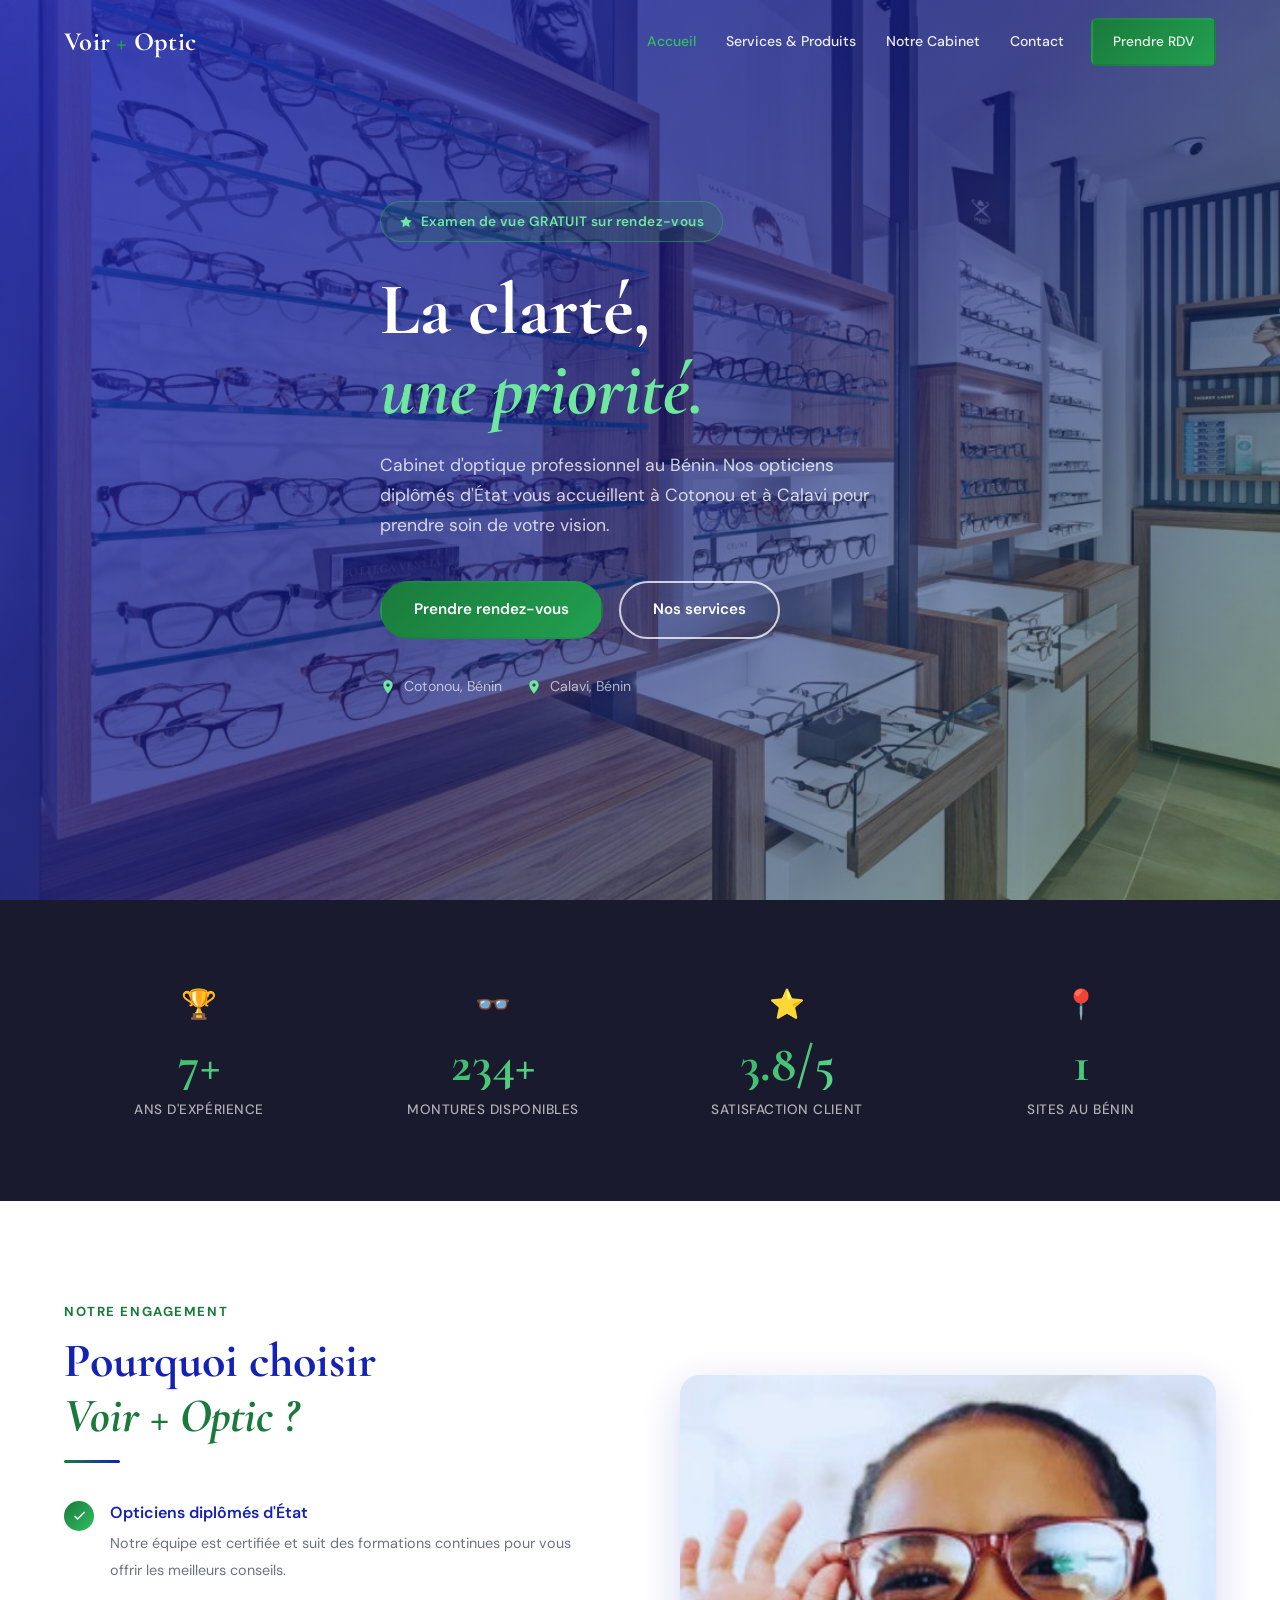
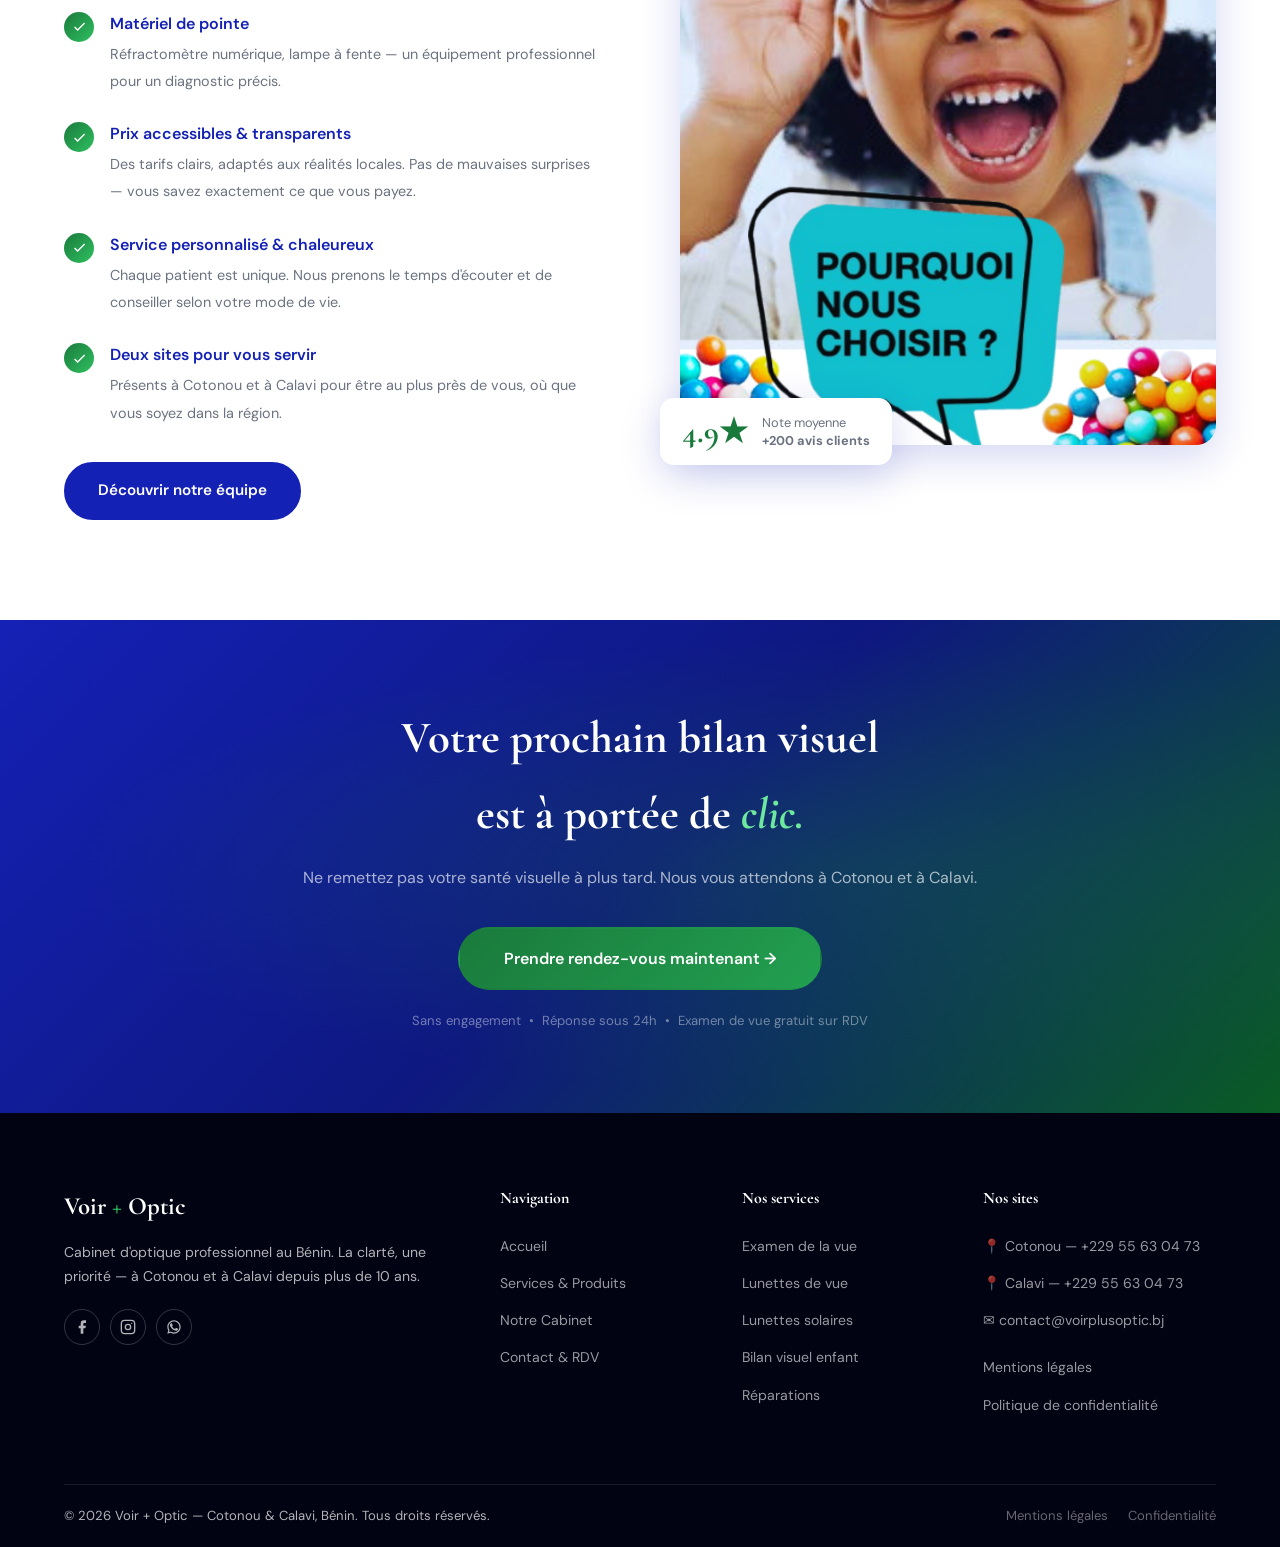
==== commit 72d1c1ce: "Update footer copyright year to 2026" ====
--- a/index.html
+++ b/index.html
@@ -221,7 +221,7 @@
       </div>
     </div>
     <div class="footer-bottom">
-      <span>© 2025 Voir + Optic — Cotonou & Calavi, Bénin. Tous droits réservés.</span>
+      <span>© 2026 Voir + Optic — Cotonou & Calavi, Bénin. Tous droits réservés.</span>
       <div style="display:flex;gap:20px;">
         <a href="#">Mentions légales</a>
         <a href="#">Confidentialité</a>
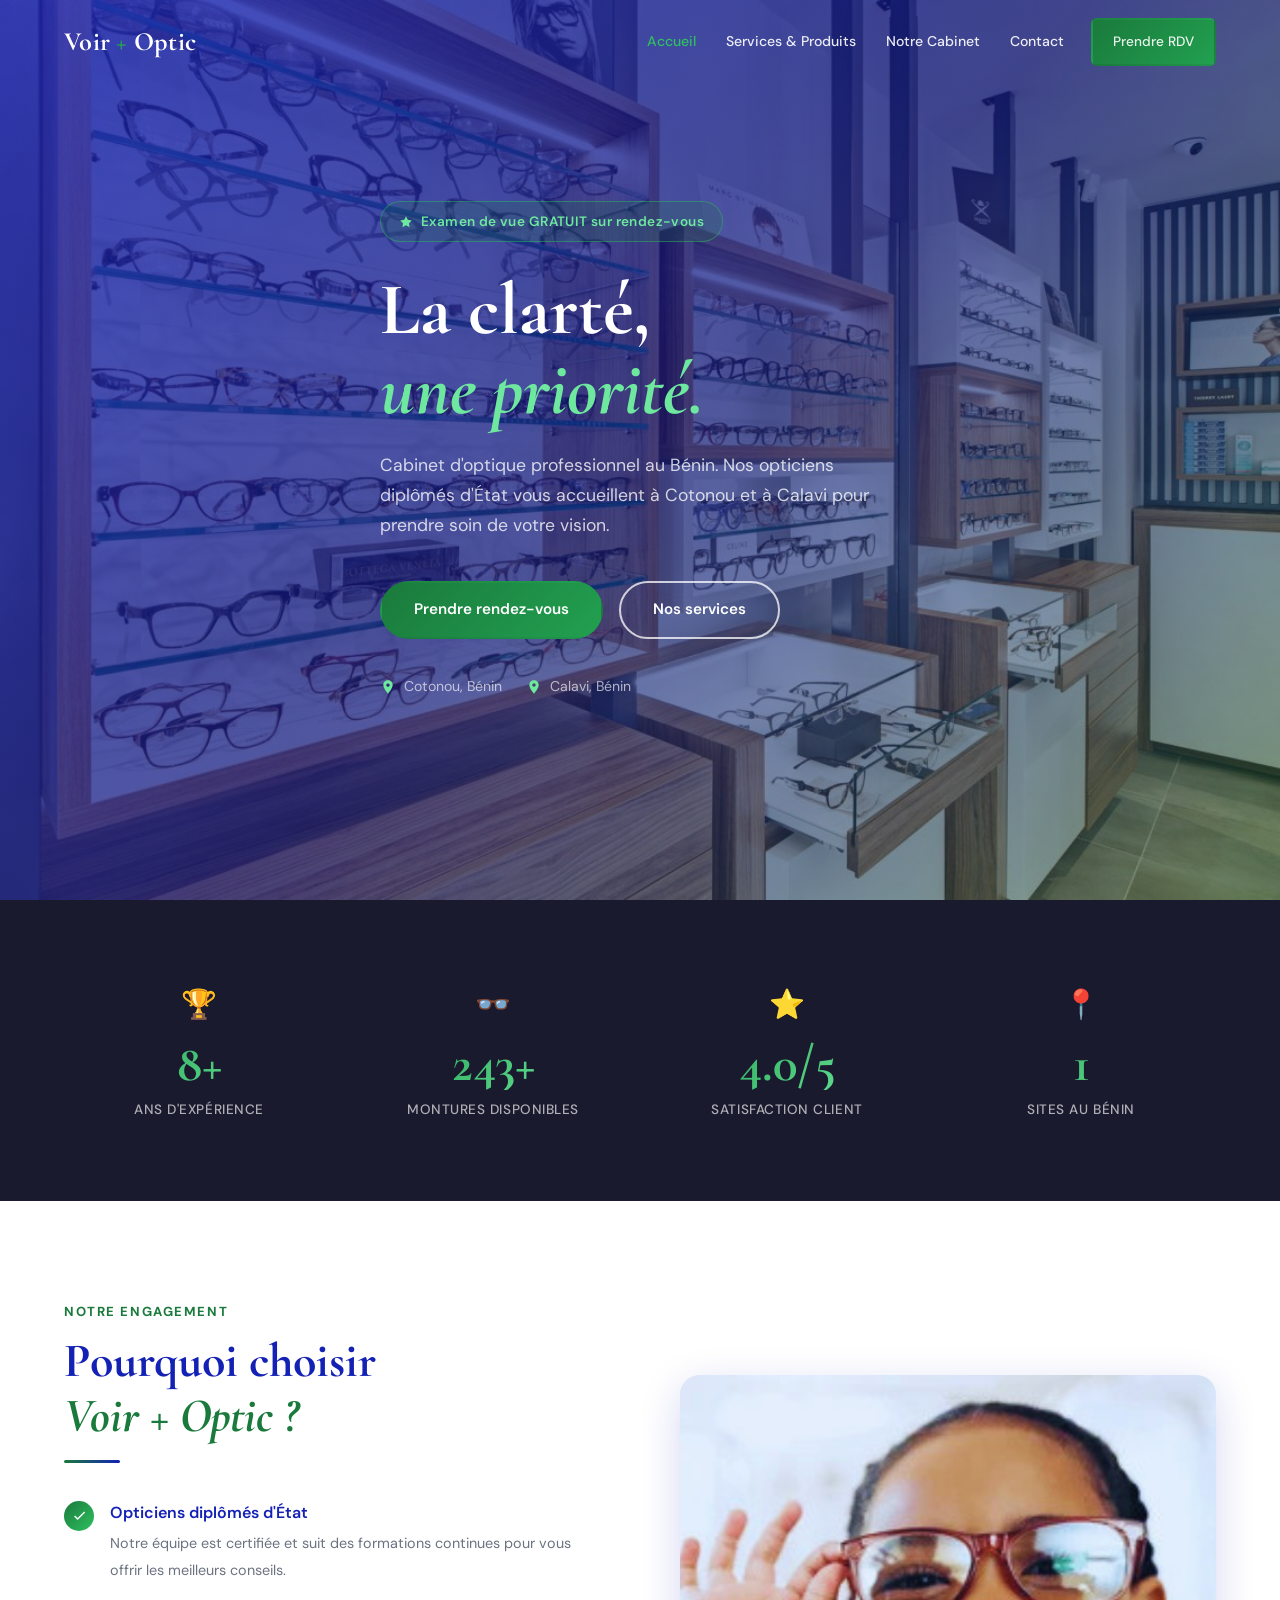
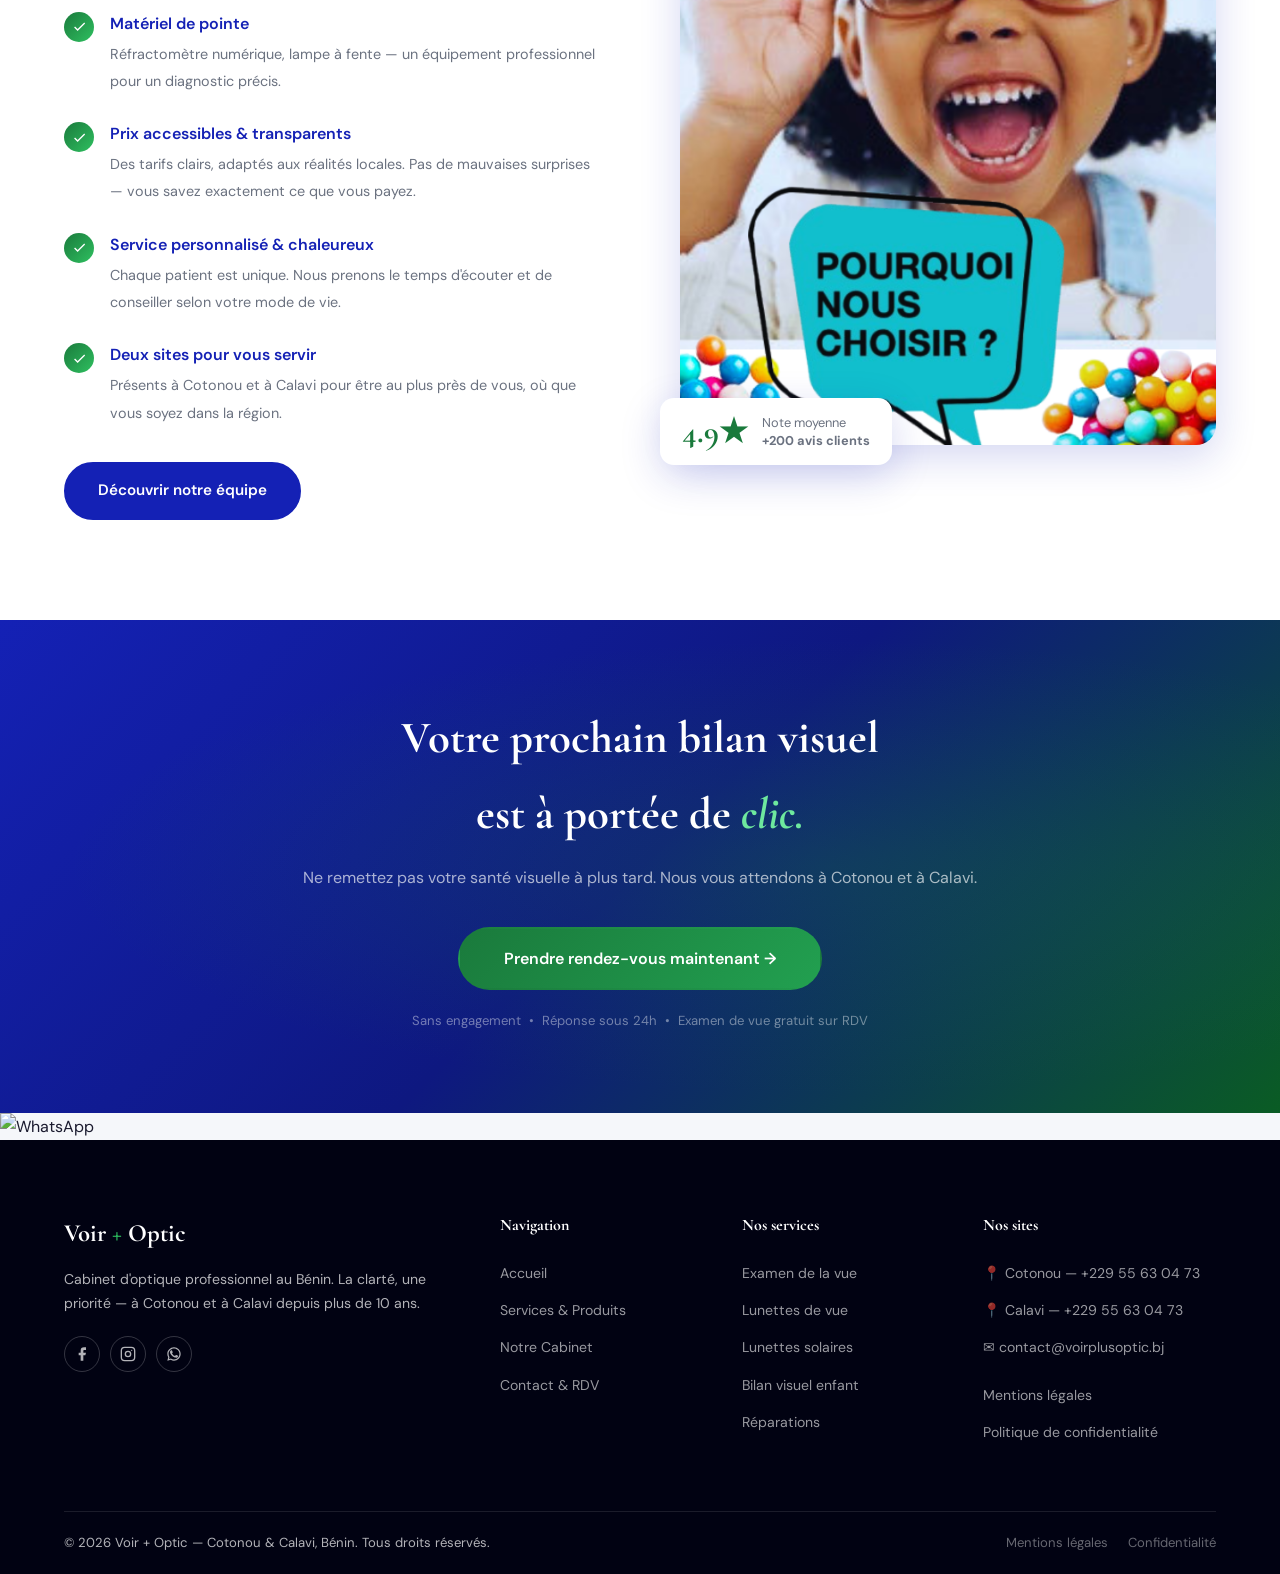
==== commit a98b41b6: "Add floating WhatsApp button to index.html Added a floating WhatsApp button for easy contact." ====
--- a/index.html
+++ b/index.html
@@ -174,7 +174,17 @@
 </section>
 
 </main>
-
+<!-- Bouton WhatsApp flottant -->
+<a 
+  href="https://wa.me/229XXXXXXXX"
+  class="whatsapp-float"
+  target="_blank"
+>
+  <img 
+    src="https://cdn-icons-png.flaticon.com/512/733/733585.png" 
+    alt="WhatsApp"
+  >
+</a>
 <!-- ━━━━━━━━ FOOTER ━━━━━━━━ -->
 <footer id="footer" role="contentinfo">
   <div class="container">
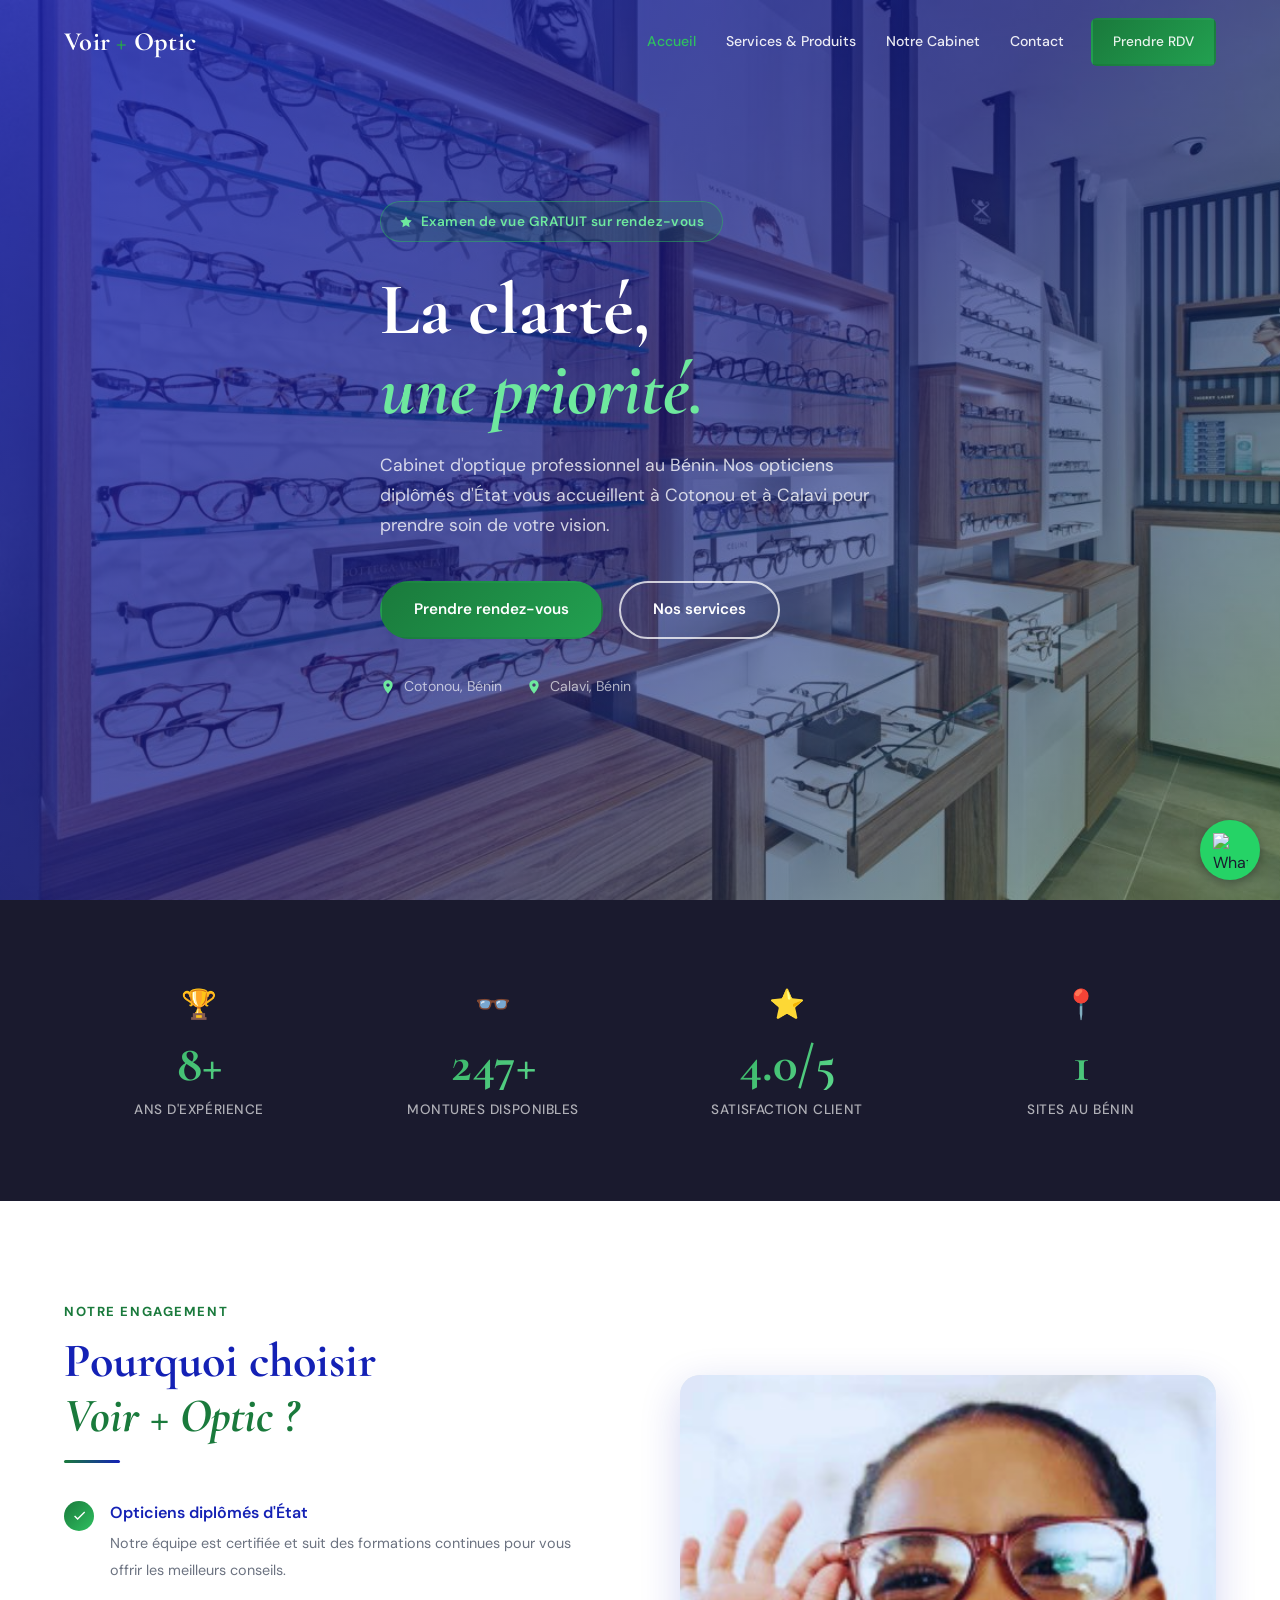
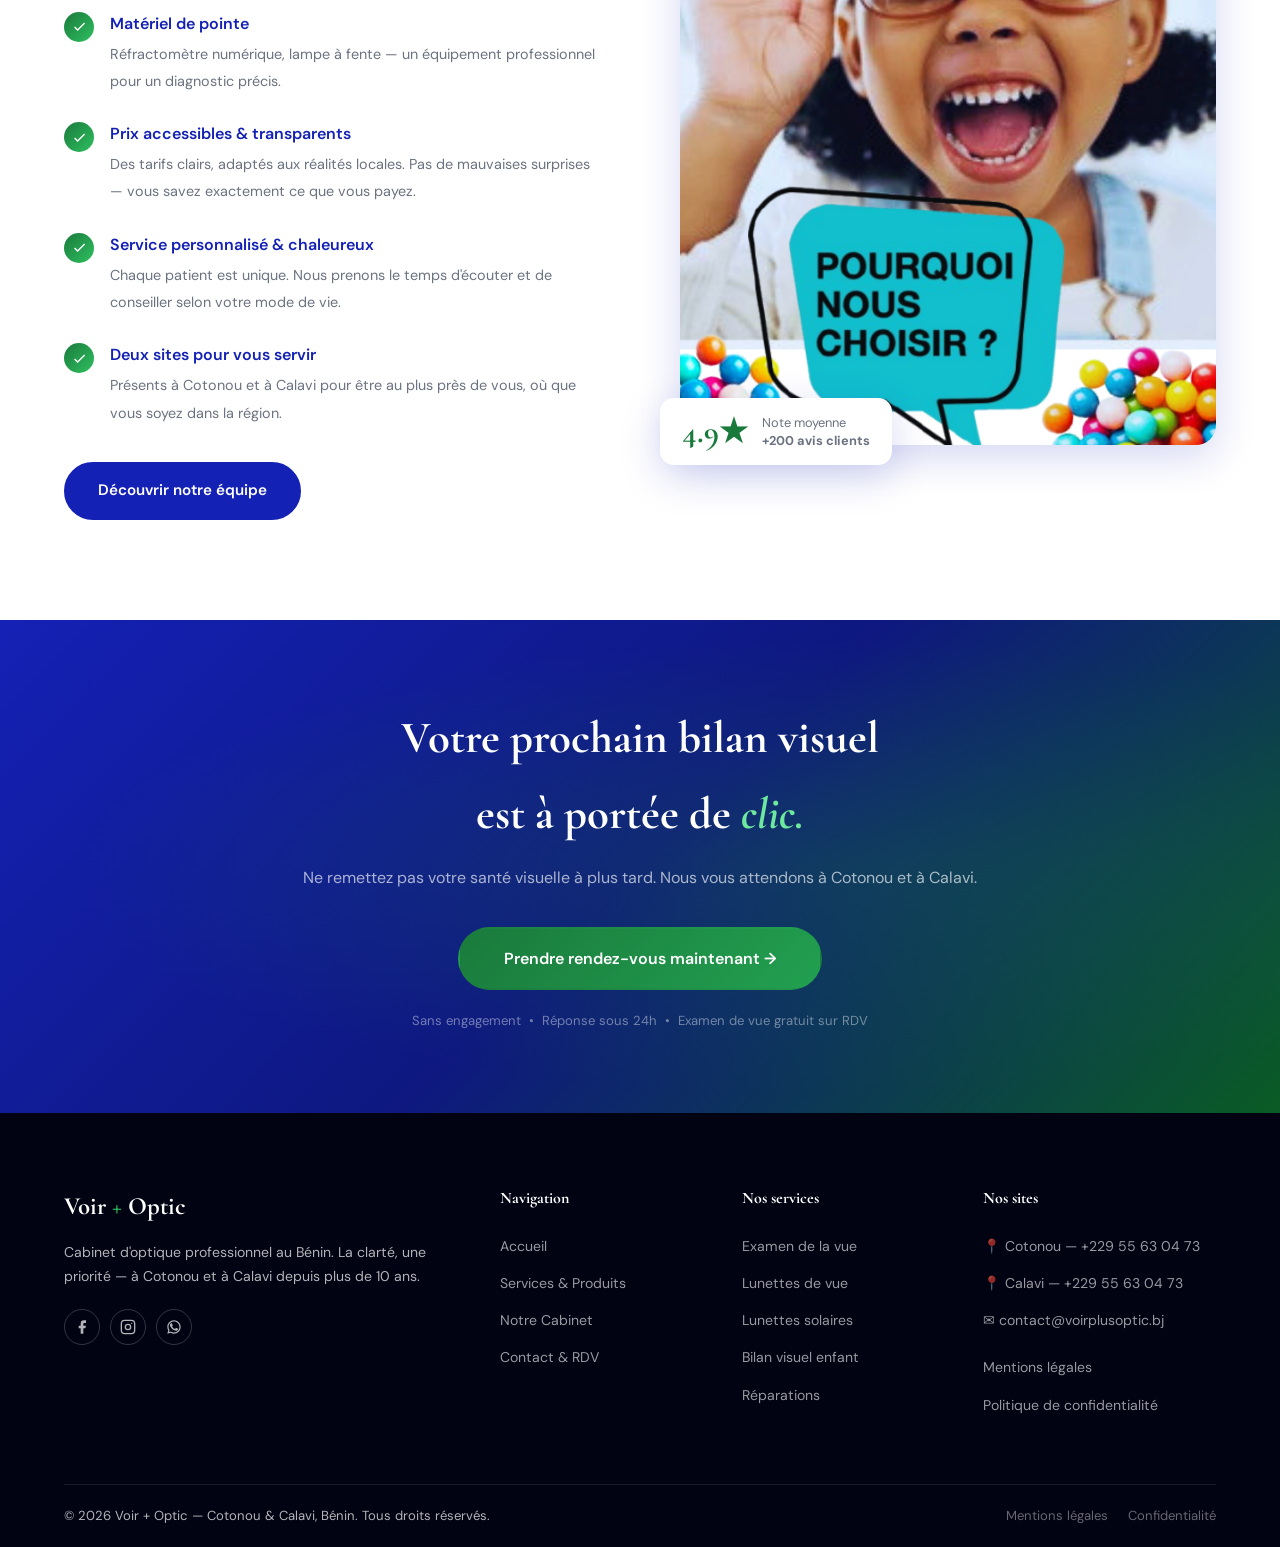
==== commit 08155cf1: "Update WhatsApp link in index.html" ====
--- a/index.html
+++ b/index.html
@@ -176,7 +176,7 @@
 </main>
 <!-- Bouton WhatsApp flottant -->
 <a 
-  href="https://wa.me/229XXXXXXXX"
+  href="https://wa.me/22942749495"
   class="whatsapp-float"
   target="_blank"
 >
--- a/style.css
+++ b/style.css
@@ -317,7 +317,42 @@
 .contact-info-value { color: var(--dark); font-weight: 500; }
 .contact-info-value a { color: var(--blue); }
 .contact-info-value a:hover { color: var(--green); }
-
+.whatsapp-float {
+    position: fixed;
+    width: 60px;
+    height: 60px;
+    bottom: 20px;
+    right: 20px;
+    background-color: #25D366;
+    border-radius: 50%;
+    display: flex;
+    justify-content: center;
+    align-items: center;
+    box-shadow: 0 4px 10px rgba(0,0,0,0.3);
+    z-index: 1000;
+    transition: transform 0.3s ease;
+    animation: pulse 1.5s infinite;
+}
+
+.whatsapp-float:hover {
+    transform: scale(1.1);
+}
+
+.whatsapp-float img {
+    width: 35px;
+    height: 35px;
+}
+@keyframes pulse {
+    0% {
+        box-shadow: 0 0 0 0 rgba(37,211,102,0.7);
+    }
+    70% {
+        box-shadow: 0 0 0 15px rgba(37,211,102,0);
+    }
+    100% {
+        box-shadow: 0 0 0 0 rgba(37,211,102,0);
+    }
+}
 /* ━━━━━━━━━━ FOOTER ━━━━━━━━━━ */
 #footer { background: #010212; padding: 72px 0 0; color: rgba(255,255,255,.7); }
 .footer-grid { display: grid; grid-template-columns: 2fr 1fr 1fr 1.2fr; gap: 48px; padding-bottom: 56px; }
